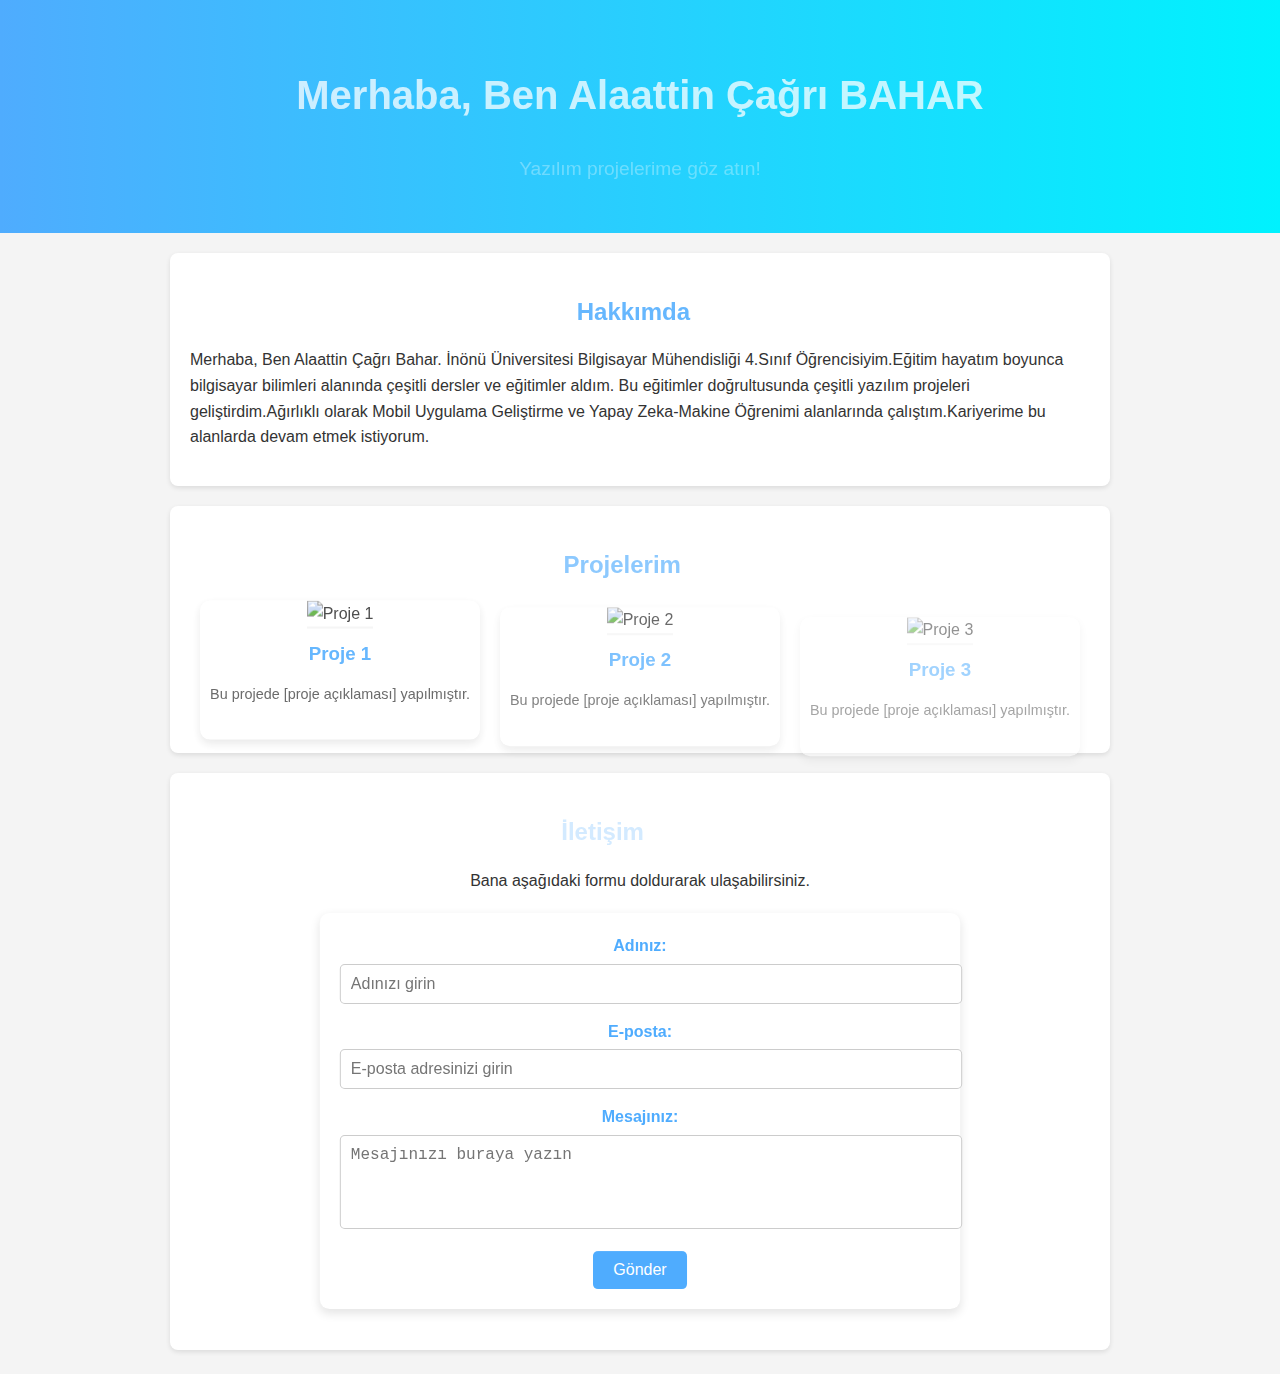
==== index.html @ e4b58b25 "Initial commit" ====
<!DOCTYPE html>
<html lang="en">
<head>
  <meta charset="UTF-8">
  <meta name="viewport" content="width=device-width, initial-scale=1.0">
  <title>Portfolio - [Alaattin Çağrı BAHAR]</title>
  <link rel="stylesheet" href="css/styles.css">
  <script src="https://cdnjs.cloudflare.com/ajax/libs/gsap/3.12.2/gsap.min.js"></script>
</head>
<body>
  <!-- Anasayfa -->
  <header id="hero">
    <h1>Merhaba, Ben Alaattin Çağrı BAHAR</h1>
    <p>Yazılım projelerime göz atın!</p>
  </header>

  <!-- Hakkımda -->
  <section id="about">
    <h2>Hakkımda</h2>
    <p>Merhaba, Ben Alaattin Çağrı Bahar. İnönü Üniversitesi Bilgisayar Mühendisliği 4.Sınıf Öğrencisiyim.Eğitim hayatım boyunca bilgisayar bilimleri alanında çeşitli dersler ve eğitimler aldım.
      Bu eğitimler doğrultusunda çeşitli yazılım projeleri geliştirdim.Ağırlıklı olarak Mobil Uygulama Geliştirme ve Yapay Zeka-Makine Öğrenimi alanlarında çalıştım.Kariyerime bu alanlarda devam etmek istiyorum.
    </p>
  </section>

  <!-- Projeler -->
  <section id="projects">
    <h2>Projelerim</h2>
    <div class="projects-container">
      <!-- Kart 1 -->
      <div class="project-card">
        <img src="images/project1.jpg" alt="Proje 1">
        <h3>Proje 1</h3>
        <p>Bu projede [proje açıklaması] yapılmıştır.</p>
      </div>
      <!-- Kart 2 -->
      <div class="project-card">
        <img src="images/project2.jpg" alt="Proje 2">
        <h3>Proje 2</h3>
        <p>Bu projede [proje açıklaması] yapılmıştır.</p>
      </div>
      <!-- Kart 3 -->
      <div class="project-card">
        <img src="images/project3.jpg" alt="Proje 3">
        <h3>Proje 3</h3>
        <p>Bu projede [proje açıklaması] yapılmıştır.</p>
      </div>
    </div>
  </section>

  <!-- İletişim -->
  <section id="contact">
    <h2>İletişim</h2>
    <p>Bana aşağıdaki formu doldurarak ulaşabilirsiniz.</p>
    <form id="contact-form">
      <div class="form-group">
        <label for="name">Adınız:</label>
        <input type="text" id="name" name="name" placeholder="Adınızı girin" required>
      </div>
      <div class="form-group">
        <label for="email">E-posta:</label>
        <input type="email" id="email" name="email" placeholder="E-posta adresinizi girin" required>
      </div>
      <div class="form-group">
        <label for="message">Mesajınız:</label>
        <textarea id="message" name="message" rows="4" placeholder="Mesajınızı buraya yazın" required></textarea>
      </div>
      <button type="submit" id="submit-btn">Gönder</button>
    </form>
  </section>

  <!-- JavaScript -->
  <script src="js/scripts.js"></script>
</body>
</html>
---- css/styles.css ----
/* Genel Stiller */
body {
    font-family: Arial, sans-serif;
    margin: 0;
    padding: 0;
    line-height: 1.6;
    color: #333;
    background-color: #f4f4f4;
  }
  
  /* Başlık Stilleri */
  header {
    background: linear-gradient(to right, #4facfe, #00f2fe);
    color: white;
    padding: 50px 20px;
    text-align: center;
  }
  
  header h1 {
    font-size: 2.5rem;
    margin: 0;
  }
  
  header p {
    font-size: 1.2rem;
  }
  
  /* Bölüm Stilleri */
  section {
    padding: 20px;
    margin: 20px auto;
    max-width: 900px;
    background: white;
    box-shadow: 0 2px 5px rgba(0, 0, 0, 0.1);
    border-radius: 8px;
  }
  
  section h2 {
    color: #4facfe;
    text-align: center;
    margin-bottom: 10px;
  }
  
  /* İletişim Formu */
  #contact {
    text-align: center;
  }
  
  #contact p {
    margin-bottom: 20px;
  }

  /* Header Fade-In Animasyonu */
@keyframes fadeIn {
    from {
      opacity: 0;
    }
    to {
      opacity: 1;
    }
  }
  
  header {
    animation: fadeIn 2s ease-in-out;
  }

  /* Bölüm Hover Efekti */
section {
    transition: transform 0.3s ease, box-shadow 0.3s ease;
  }
  
  section:hover {
    transform: scale(1.05);
    box-shadow: 0 4px 10px rgba(0, 0, 0, 0.2);
  }

  /* Buton Stili */
#contact-btn {
    background: #4facfe;
    color: white;
    padding: 10px 20px;
    border: none;
    border-radius: 5px;
    font-size: 1rem;
    cursor: pointer;
    transition: background 0.3s ease;
  }
  
  #contact-btn:hover {
    background: #00f2fe;
  }

  /* Projeler Bölümü */
.projects-container {
    display: flex;
    flex-wrap: wrap;
    gap: 20px;
    justify-content: center;
  }
  
  .project-card {
    background: white;
    border-radius: 10px;
    box-shadow: 0 4px 10px rgba(0, 0, 0, 0.1);
    overflow: hidden;
    transition: transform 0.3s ease, box-shadow 0.3s ease;
    max-width: 300px;
    text-align: center;
  }
  
  .project-card img {
    width: 100%;
    height: auto;
    border-bottom: 2px solid #f4f4f4;
  }
  
  .project-card h3 {
    color: #4facfe;
    margin: 10px 0;
  }
  
  .project-card p {
    padding: 0 10px 20px;
    font-size: 0.9rem;
    color: #555;
  }
  
  .project-card:hover {
    transform: scale(1.05);
    box-shadow: 0 6px 15px rgba(0, 0, 0, 0.2);
  }

  /* İletişim Formu */
#contact-form {
    max-width: 600px;
    margin: 20px auto;
    background: white;
    padding: 20px;
    border-radius: 10px;
    box-shadow: 0 4px 10px rgba(0, 0, 0, 0.1);
  }
  
  .form-group {
    margin-bottom: 15px;
  }
  
  label {
    display: block;
    font-weight: bold;
    margin-bottom: 5px;
    color: #4facfe;
  }
  
  input, textarea {
    width: 100%;
    padding: 10px;
    border: 1px solid #ccc;
    border-radius: 5px;
    font-size: 1rem;
  }
  
  textarea {
    resize: none;
  }
  
  button#submit-btn {
    background: #4facfe;
    color: white;
    border: none;
    padding: 10px 20px;
    border-radius: 5px;
    font-size: 1rem;
    cursor: pointer;
    transition: background 0.3s ease;
  }
  
  button#submit-btn:hover {
    background: #00f2fe;
  }
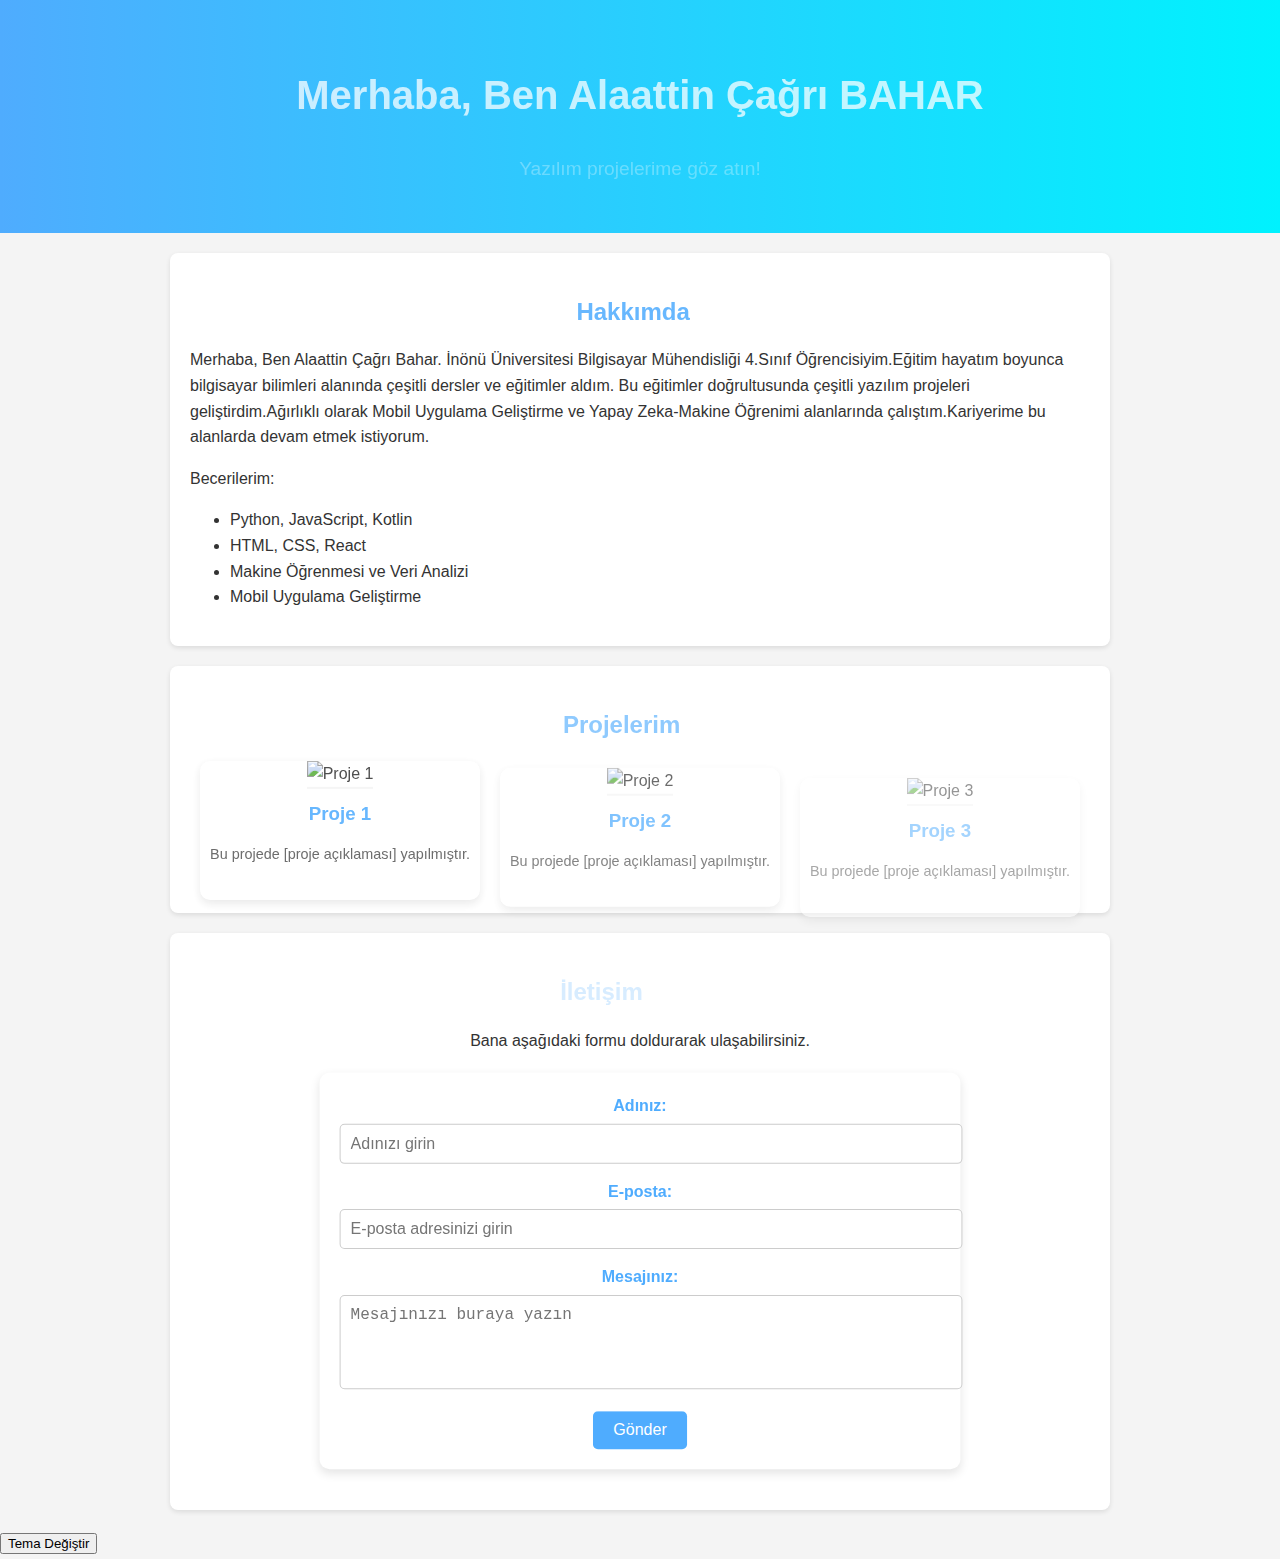
==== commit b7840522: "modified:   css/styles.css 	modified:   index.html 	modified:   js/scripts.js" ====
--- a/index.html
+++ b/index.html
@@ -3,9 +3,15 @@
 <head>
   <meta charset="UTF-8">
   <meta name="viewport" content="width=device-width, initial-scale=1.0">
-  <title>Portfolio - [Alaattin Çağrı BAHAR]</title>
+  <title>Portfolio - Alaattin Çağrı BAHAR</title>
   <link rel="stylesheet" href="css/styles.css">
   <script src="https://cdnjs.cloudflare.com/ajax/libs/gsap/3.12.2/gsap.min.js"></script>
+  <script src="https://cdnjs.cloudflare.com/ajax/libs/gsap/3.12.2/TextPlugin.min.js"></script>
+
+  <meta name="description" content="Portfolio Websitesi - Alaattin Çağrı Bahar">
+  <meta name="keywords" content="portfolio, yazılım geliştirme, web tasarımı, yapay zeka , mobil uygulama geliştirme , bilgisayar mühendisi">
+  <meta name="author" content="Alaattin Çağrı BAHAR">
+  <meta name="viewport" content="width=device-width, initial-scale=1.0">
 </head>
 <body>
   <!-- Anasayfa -->
@@ -20,6 +26,13 @@
     <p>Merhaba, Ben Alaattin Çağrı Bahar. İnönü Üniversitesi Bilgisayar Mühendisliği 4.Sınıf Öğrencisiyim.Eğitim hayatım boyunca bilgisayar bilimleri alanında çeşitli dersler ve eğitimler aldım.
       Bu eğitimler doğrultusunda çeşitli yazılım projeleri geliştirdim.Ağırlıklı olarak Mobil Uygulama Geliştirme ve Yapay Zeka-Makine Öğrenimi alanlarında çalıştım.Kariyerime bu alanlarda devam etmek istiyorum.
     </p>
+    <p>Becerilerim:</p>
+    <ul>
+      <li>Python, JavaScript, Kotlin</li>
+      <li>HTML, CSS, React</li>
+      <li>Makine Öğrenmesi ve Veri Analizi</li>
+      <li>Mobil Uygulama Geliştirme</li>
+    </ul>
   </section>
 
   <!-- Projeler -->
@@ -51,7 +64,7 @@
   <section id="contact">
     <h2>İletişim</h2>
     <p>Bana aşağıdaki formu doldurarak ulaşabilirsiniz.</p>
-    <form id="contact-form">
+    <form id="contact-form" action="https://formsubmit.co/alaattincagri38@gmail.com" method="POST">
       <div class="form-group">
         <label for="name">Adınız:</label>
         <input type="text" id="name" name="name" placeholder="Adınızı girin" required>
@@ -66,7 +79,10 @@
       </div>
       <button type="submit" id="submit-btn">Gönder</button>
     </form>
+    <p id="thank-you" style="display: none; text-align: center; color: #4caf50; font-weight: bold;">Mesajınız başarıyla gönderildi!</p>
   </section>
+
+  <button id="theme-toggle">Tema Değiştir</button>
 
   <!-- JavaScript -->
   <script src="js/scripts.js"></script>
--- a/css/styles.css
+++ b/css/styles.css
@@ -176,4 +176,63 @@
   
   button#submit-btn:hover {
     background: #00f2fe;
+  }
+
+  /* Mobil Uyumluluk */
+@media (max-width: 768px) {
+    header {
+      padding: 30px 10px;
+    }
+  
+    header h1 {
+      font-size: 1.8rem;
+    }
+  
+    .projects-container {
+      flex-direction: column; /* Kartları alt alta sıralar */
+      align-items: center;
+    }
+  
+    .project-card {
+      max-width: 90%; /* Kart genişliğini ekrana göre ayarlar */
+    }
+  
+    #contact-form {
+      width: 90%; /* Form genişliğini ekrana göre ayarlar */
+    }
+  }
+
+  /* Proje Kartı Hover 3D Döndürme */
+.project-card {
+    transform-style: preserve-3d;
+    perspective: 1000px;
+    transition: transform 0.4s ease, box-shadow 0.4s ease;
+  }
+  
+  .project-card:hover {
+    transform: rotateY(15deg);
+    box-shadow: 0 10px 20px rgba(0, 0, 0, 0.2);
+  }
+
+  /* Varsayılan Tema */
+:root {
+    --bg-color: #f4f4f4;
+    --text-color: #333;
+    --card-bg: white;
+  }
+  
+  /* Karanlık Tema */
+  body.dark {
+    --bg-color: #333;
+    --text-color: #f4f4f4;
+    --card-bg: #444;
+  }
+  
+  body {
+    background-color: var(--bg-color);
+    color: var(--text-color);
+  }
+  
+  .project-card {
+    background: var(--card-bg);
   }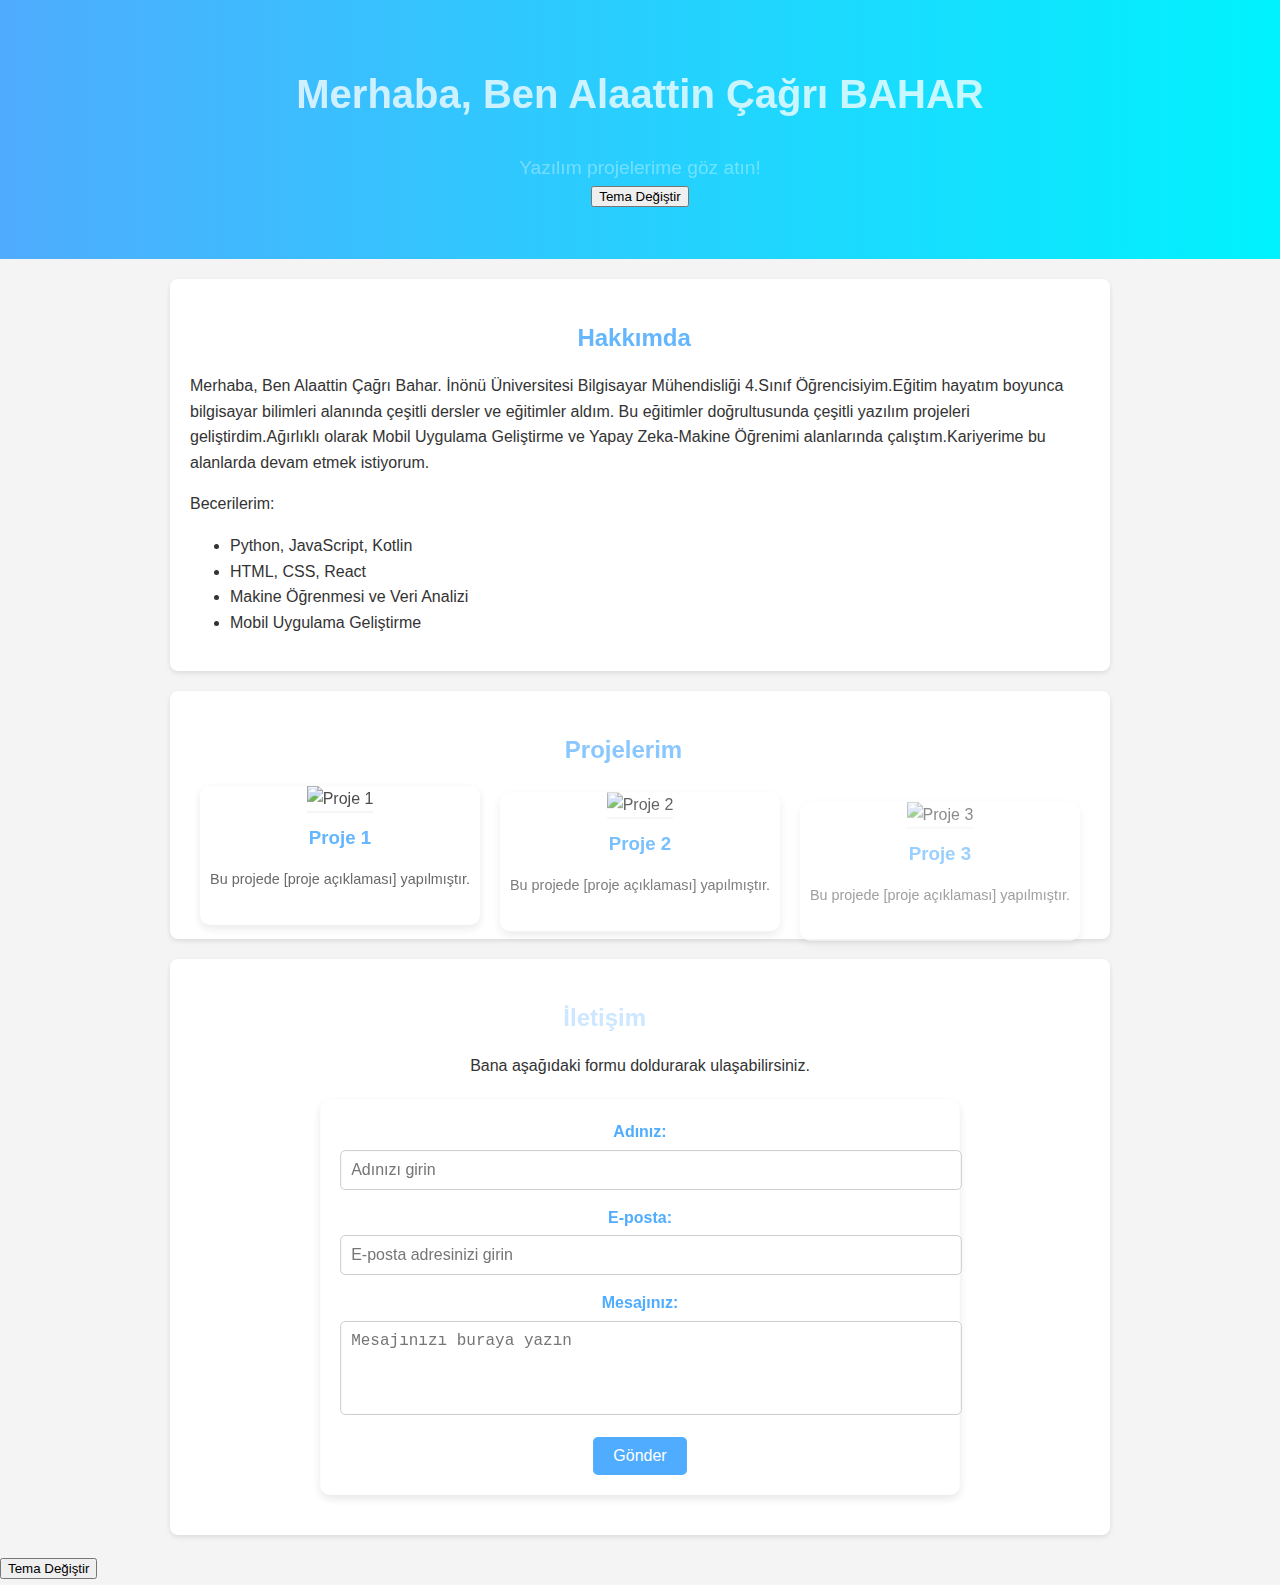
==== commit 5183430d: "modified:   css/styles.css 	modified:   index.html" ====
--- a/index.html
+++ b/index.html
@@ -18,6 +18,7 @@
   <header id="hero">
     <h1>Merhaba, Ben Alaattin Çağrı BAHAR</h1>
     <p>Yazılım projelerime göz atın!</p>
+    <button id="theme-toggle">Tema Değiştir</button>
   </header>
 
   <!-- Hakkımda -->
--- a/css/styles.css
+++ b/css/styles.css
@@ -7,26 +7,28 @@
     color: #333;
     background-color: #f4f4f4;
   }
+
+
   
   /* Başlık Stilleri */
-  header {
+header {
     background: linear-gradient(to right, #4facfe, #00f2fe);
     color: white;
     padding: 50px 20px;
     text-align: center;
   }
   
-  header h1 {
+header h1 {
     font-size: 2.5rem;
     margin: 0;
   }
   
-  header p {
+header p {
     font-size: 1.2rem;
   }
   
   /* Bölüm Stilleri */
-  section {
+section {
     padding: 20px;
     margin: 20px auto;
     max-width: 900px;
@@ -35,18 +37,18 @@
     border-radius: 8px;
   }
   
-  section h2 {
+section h2 {
     color: #4facfe;
     text-align: center;
     margin-bottom: 10px;
   }
   
   /* İletişim Formu */
-  #contact {
-    text-align: center;
-  }
-  
-  #contact p {
+#contact {
+    text-align: center;
+  }
+  
+#contact p {
     margin-bottom: 20px;
   }
 
@@ -60,7 +62,7 @@
     }
   }
   
-  header {
+header {
     animation: fadeIn 2s ease-in-out;
   }
 
@@ -69,7 +71,7 @@
     transition: transform 0.3s ease, box-shadow 0.3s ease;
   }
   
-  section:hover {
+section:hover {
     transform: scale(1.05);
     box-shadow: 0 4px 10px rgba(0, 0, 0, 0.2);
   }
@@ -86,7 +88,7 @@
     transition: background 0.3s ease;
   }
   
-  #contact-btn:hover {
+#contact-btn:hover {
     background: #00f2fe;
   }
 
@@ -98,7 +100,7 @@
     justify-content: center;
   }
   
-  .project-card {
+.project-card {
     background: white;
     border-radius: 10px;
     box-shadow: 0 4px 10px rgba(0, 0, 0, 0.1);
@@ -108,24 +110,24 @@
     text-align: center;
   }
   
-  .project-card img {
+.project-card img {
     width: 100%;
     height: auto;
     border-bottom: 2px solid #f4f4f4;
   }
   
-  .project-card h3 {
+.project-card h3 {
     color: #4facfe;
     margin: 10px 0;
   }
   
-  .project-card p {
+.project-card p {
     padding: 0 10px 20px;
     font-size: 0.9rem;
     color: #555;
   }
   
-  .project-card:hover {
+.project-card:hover {
     transform: scale(1.05);
     box-shadow: 0 6px 15px rgba(0, 0, 0, 0.2);
   }
@@ -140,7 +142,7 @@
     box-shadow: 0 4px 10px rgba(0, 0, 0, 0.1);
   }
   
-  .form-group {
+.form-group {
     margin-bottom: 15px;
   }
   
@@ -209,7 +211,7 @@
     transition: transform 0.4s ease, box-shadow 0.4s ease;
   }
   
-  .project-card:hover {
+.project-card:hover {
     transform: rotateY(15deg);
     box-shadow: 0 10px 20px rgba(0, 0, 0, 0.2);
   }
@@ -222,17 +224,19 @@
   }
   
   /* Karanlık Tema */
-  body.dark {
+body.dark {
     --bg-color: #333;
     --text-color: #f4f4f4;
     --card-bg: #444;
   }
   
-  body {
+body {
     background-color: var(--bg-color);
     color: var(--text-color);
   }
   
-  .project-card {
+.project-card {
     background: var(--card-bg);
-  }+  }
+
+  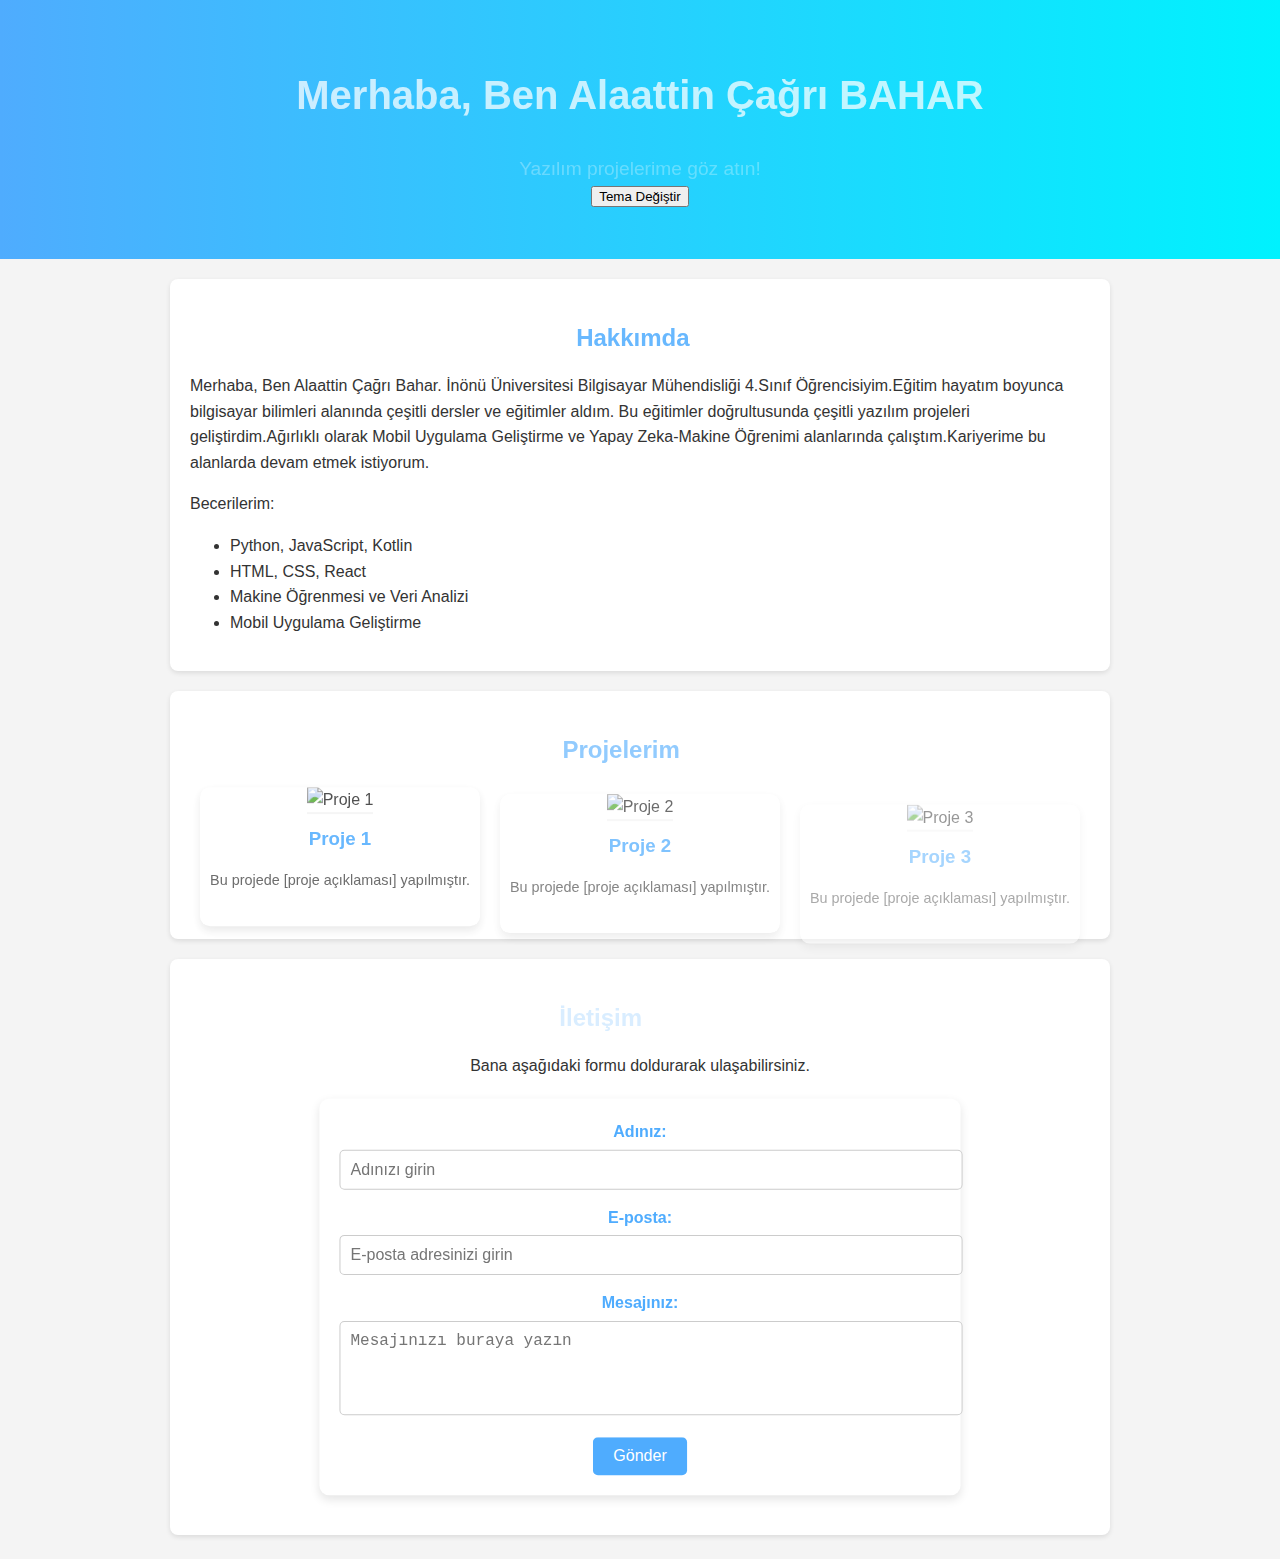
==== commit aaf51d72: "modified:   index.html" ====
--- a/index.html
+++ b/index.html
@@ -83,7 +83,6 @@
     <p id="thank-you" style="display: none; text-align: center; color: #4caf50; font-weight: bold;">Mesajınız başarıyla gönderildi!</p>
   </section>
 
-  <button id="theme-toggle">Tema Değiştir</button>
 
   <!-- JavaScript -->
   <script src="js/scripts.js"></script>
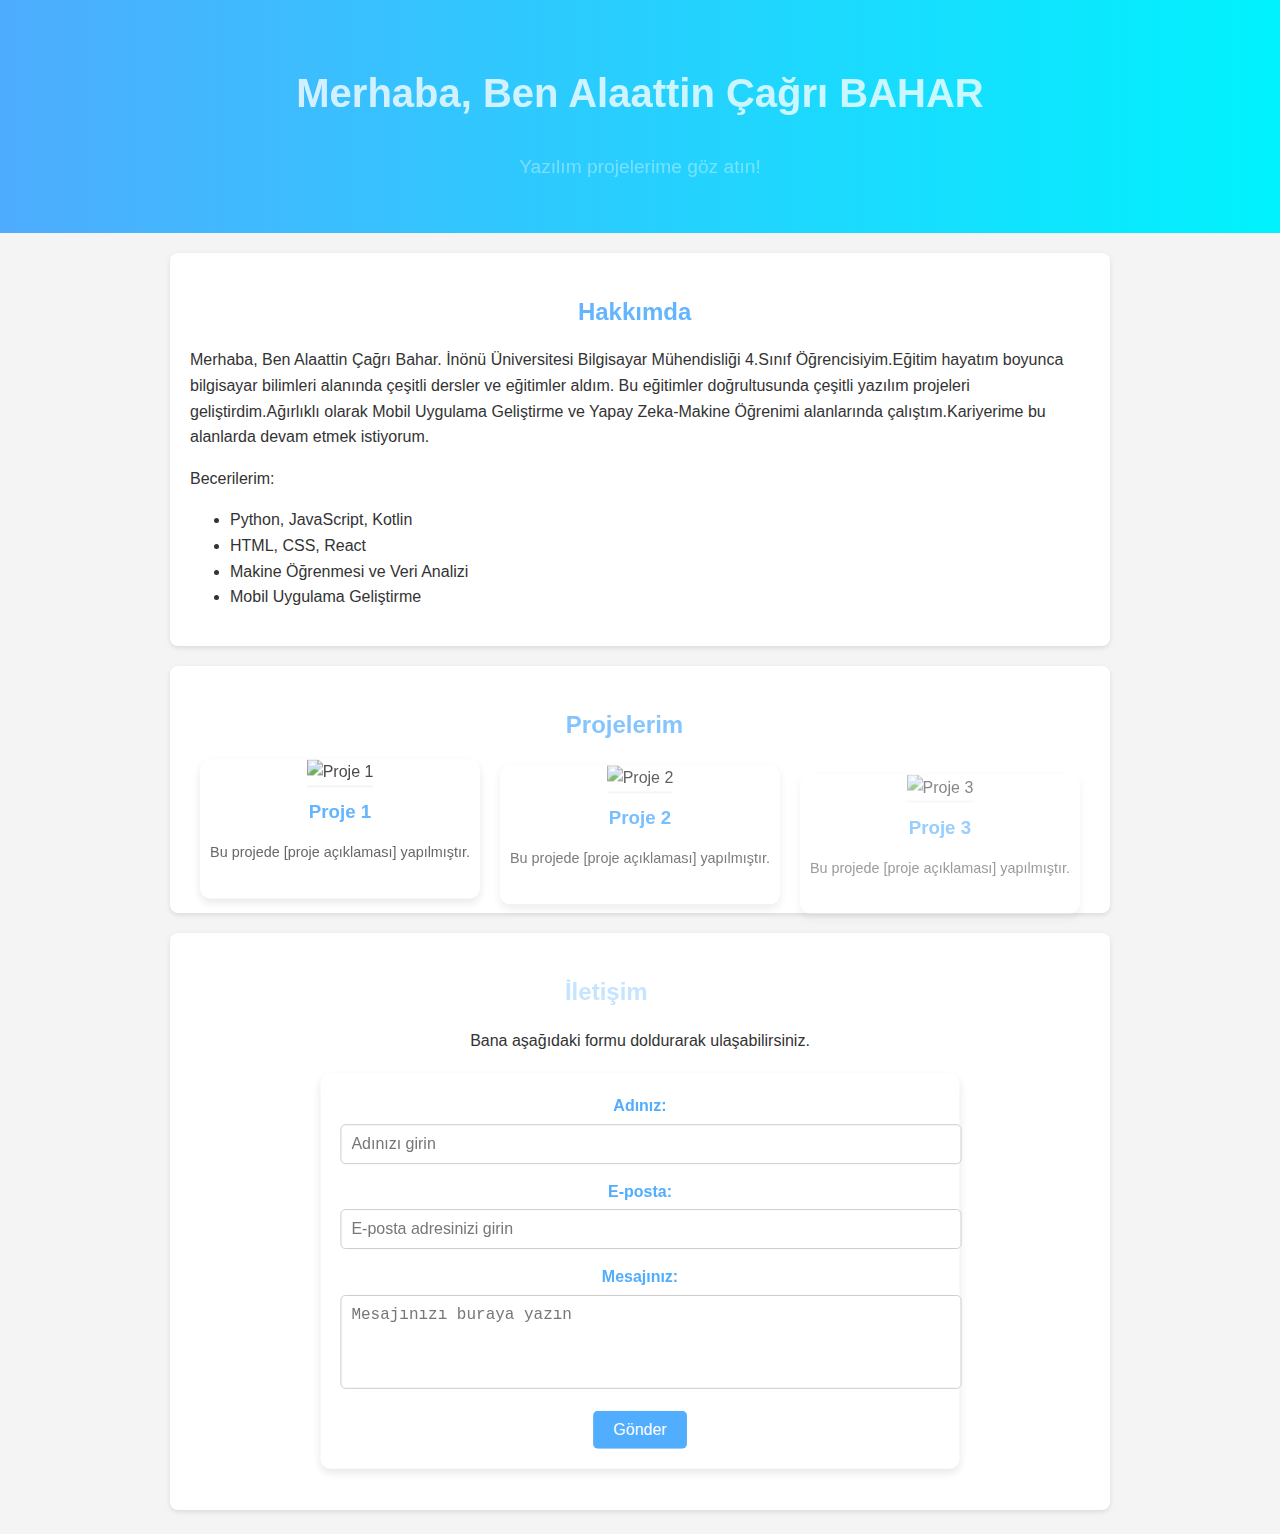
==== commit f8940f0e: "modified:   index.html" ====
--- a/index.html
+++ b/index.html
@@ -18,7 +18,6 @@
   <header id="hero">
     <h1>Merhaba, Ben Alaattin Çağrı BAHAR</h1>
     <p>Yazılım projelerime göz atın!</p>
-    <button id="theme-toggle">Tema Değiştir</button>
   </header>
 
   <!-- Hakkımda -->
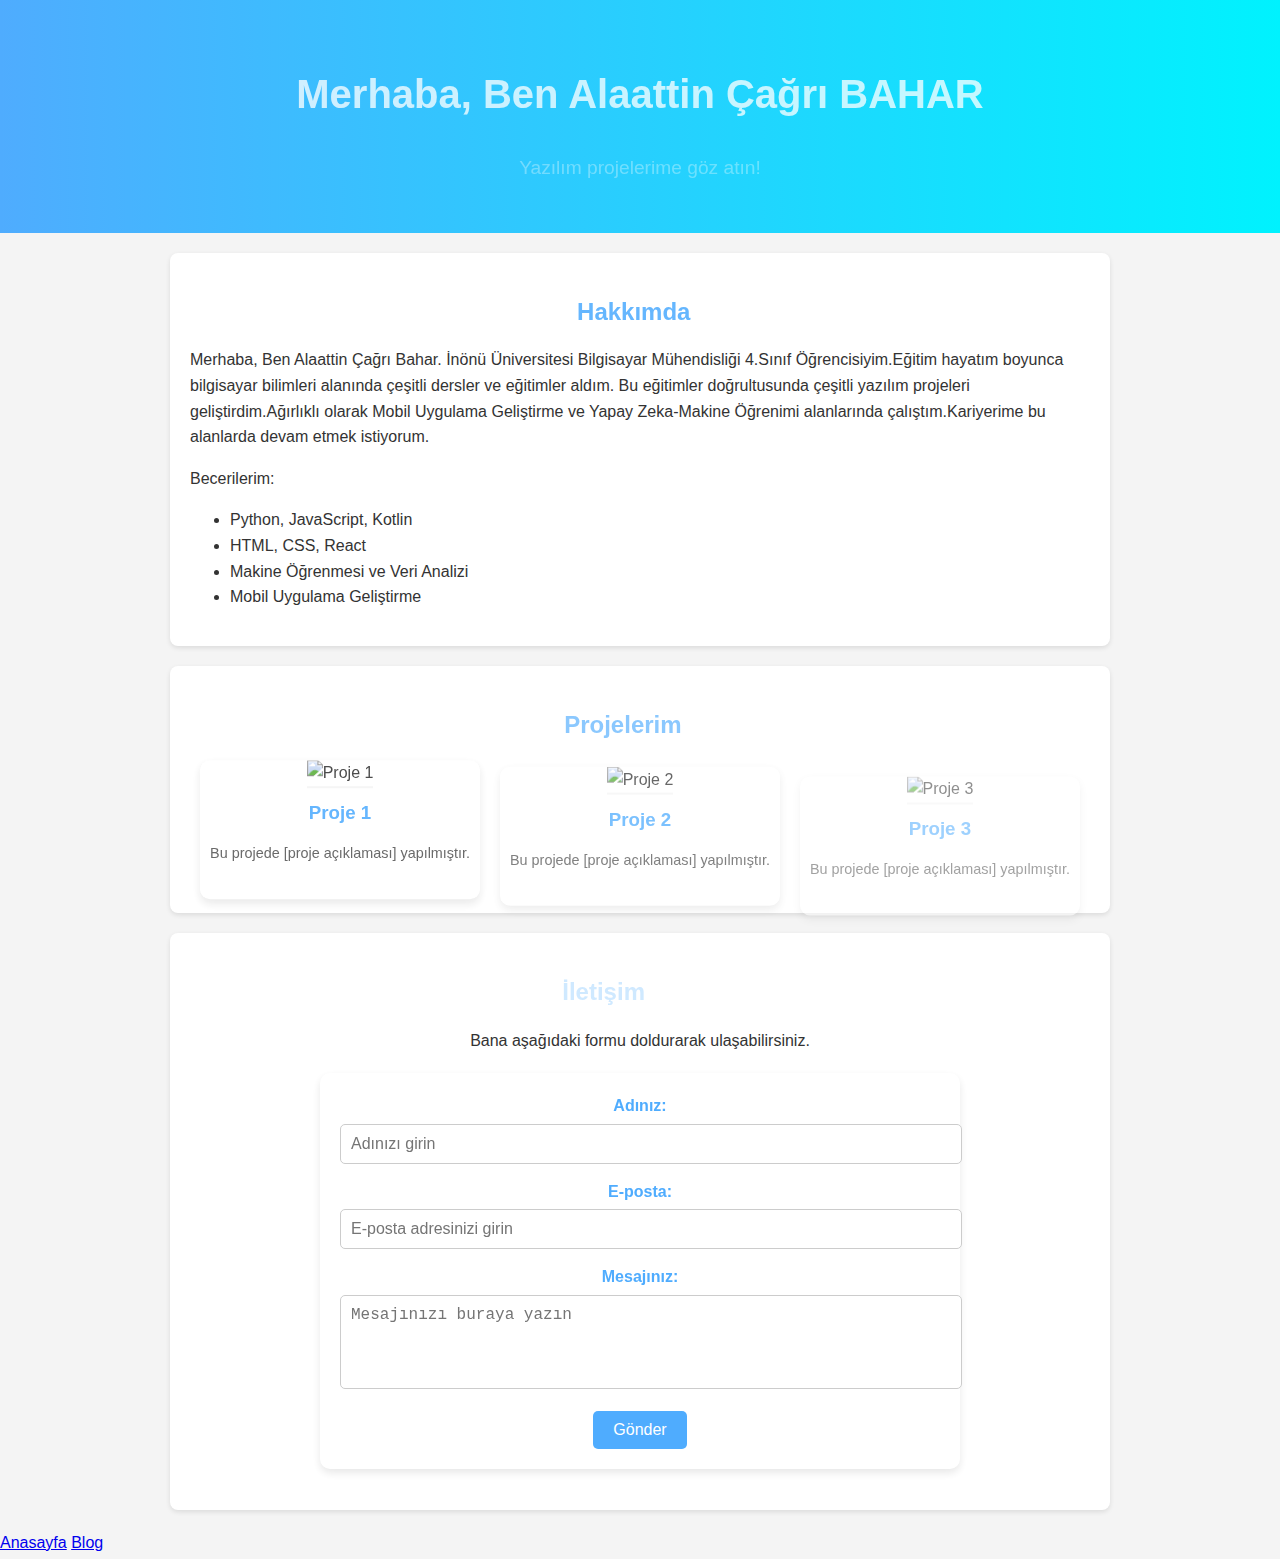
==== commit 7660d7ed: "new file:   blog.html 	new file:   blog1.html 	new file:   blog2.html 	modified:   index.html" ====
--- a/index.html
+++ b/index.html
@@ -82,6 +82,11 @@
     <p id="thank-you" style="display: none; text-align: center; color: #4caf50; font-weight: bold;">Mesajınız başarıyla gönderildi!</p>
   </section>
 
+  <nav>
+    <a href="index.html">Anasayfa</a>
+    <a href="blog.html">Blog</a>
+  </nav>
+
 
   <!-- JavaScript -->
   <script src="js/scripts.js"></script>
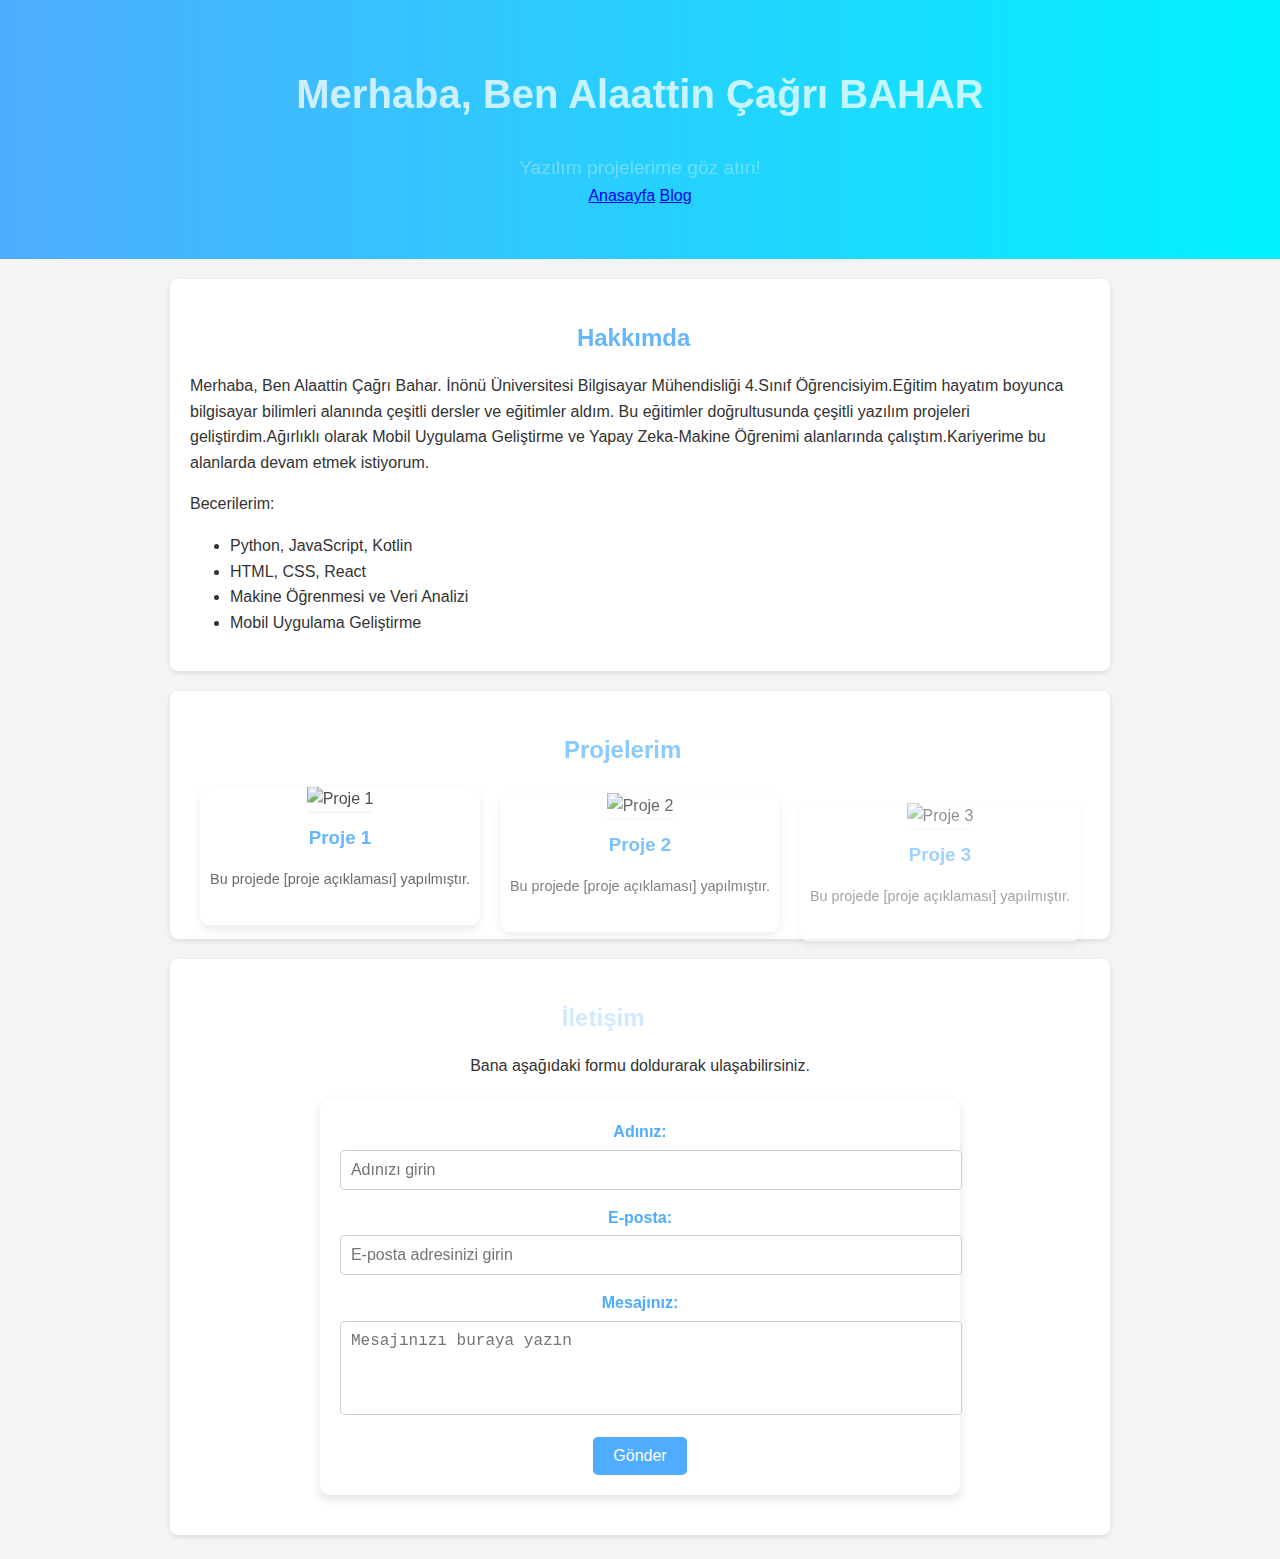
==== commit dc50a8a5: "modified:   index.html" ====
--- a/index.html
+++ b/index.html
@@ -18,6 +18,10 @@
   <header id="hero">
     <h1>Merhaba, Ben Alaattin Çağrı BAHAR</h1>
     <p>Yazılım projelerime göz atın!</p>
+    <nav>
+      <a href="index.html">Anasayfa</a>
+      <a href="blog.html">Blog</a>
+    </nav>
   </header>
 
   <!-- Hakkımda -->
@@ -82,10 +86,7 @@
     <p id="thank-you" style="display: none; text-align: center; color: #4caf50; font-weight: bold;">Mesajınız başarıyla gönderildi!</p>
   </section>
 
-  <nav>
-    <a href="index.html">Anasayfa</a>
-    <a href="blog.html">Blog</a>
-  </nav>
+  
 
 
   <!-- JavaScript -->
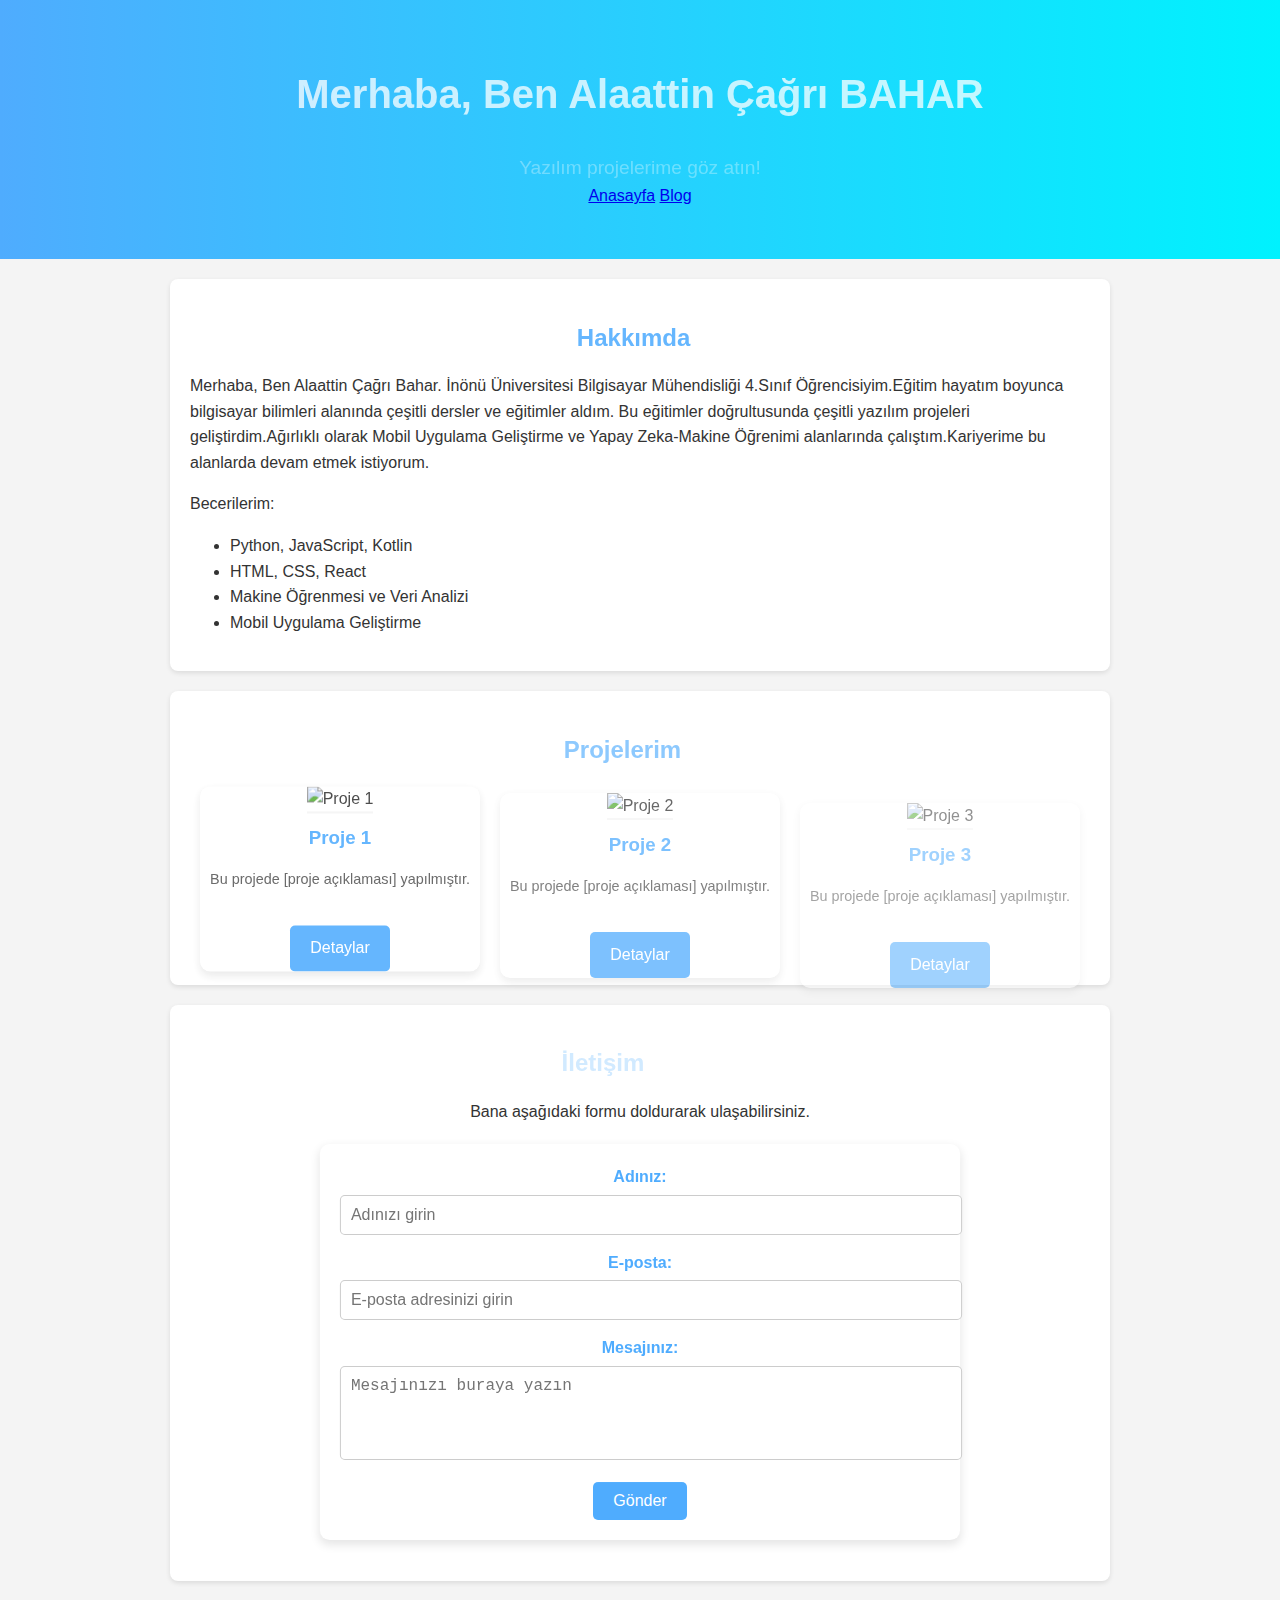
==== commit 14484946: "modified:   css/styles.css 	modified:   index.html 	new file:   project1.html 	new file:   project2." ====
--- a/index.html
+++ b/index.html
@@ -48,18 +48,21 @@
         <img src="images/project1.jpg" alt="Proje 1">
         <h3>Proje 1</h3>
         <p>Bu projede [proje açıklaması] yapılmıştır.</p>
+        <a href="project1.html" class="btn">Detaylar</a>
       </div>
       <!-- Kart 2 -->
       <div class="project-card">
         <img src="images/project2.jpg" alt="Proje 2">
         <h3>Proje 2</h3>
         <p>Bu projede [proje açıklaması] yapılmıştır.</p>
+        <a href="project2.html" class="btn">Detaylar</a>
       </div>
       <!-- Kart 3 -->
       <div class="project-card">
         <img src="images/project3.jpg" alt="Proje 3">
         <h3>Proje 3</h3>
         <p>Bu projede [proje açıklaması] yapılmıştır.</p>
+        <a href="project3.html" class="btn">Detaylar</a>
       </div>
     </div>
   </section>
--- a/css/styles.css
+++ b/css/styles.css
@@ -239,4 +239,33 @@
     background: var(--card-bg);
   }
 
+
+/* Proje Detay Sayfası */
+.project-images {
+  display: flex;
+  gap: 10px;
+  margin: 20px 0;
+}
+
+.project-images img {
+  width: 100%;
+  max-width: 300px;
+  border-radius: 8px;
+  box-shadow: 0 4px 10px rgba(0, 0, 0, 0.1);
+}
+
+/* Genel Buton Stili */
+.btn {
+  display: inline-block;
+  padding: 10px 20px;
+  background: #4facfe;
+  color: white;
+  text-decoration: none;
+  border-radius: 5px;
+  transition: background 0.3s ease;
+}
+
+.btn:hover {
+  background: #00f2fe;
+}
   